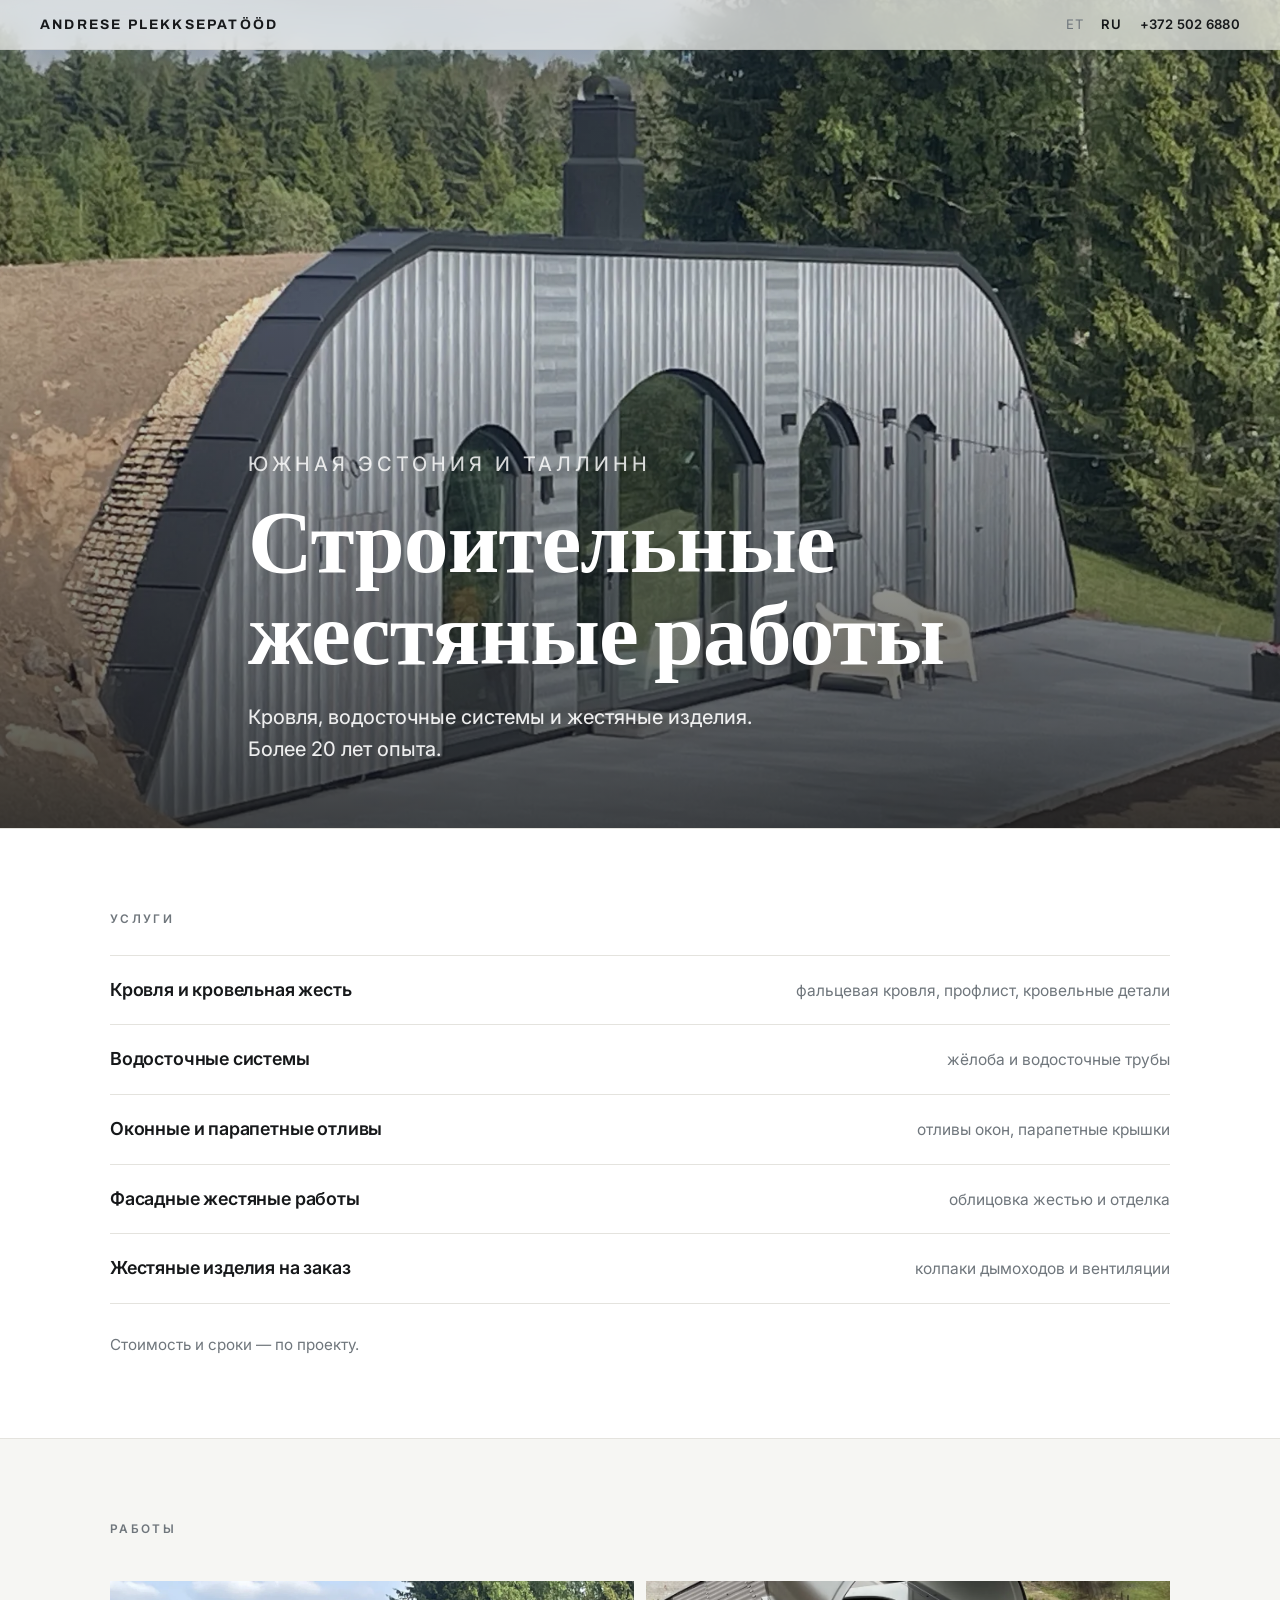
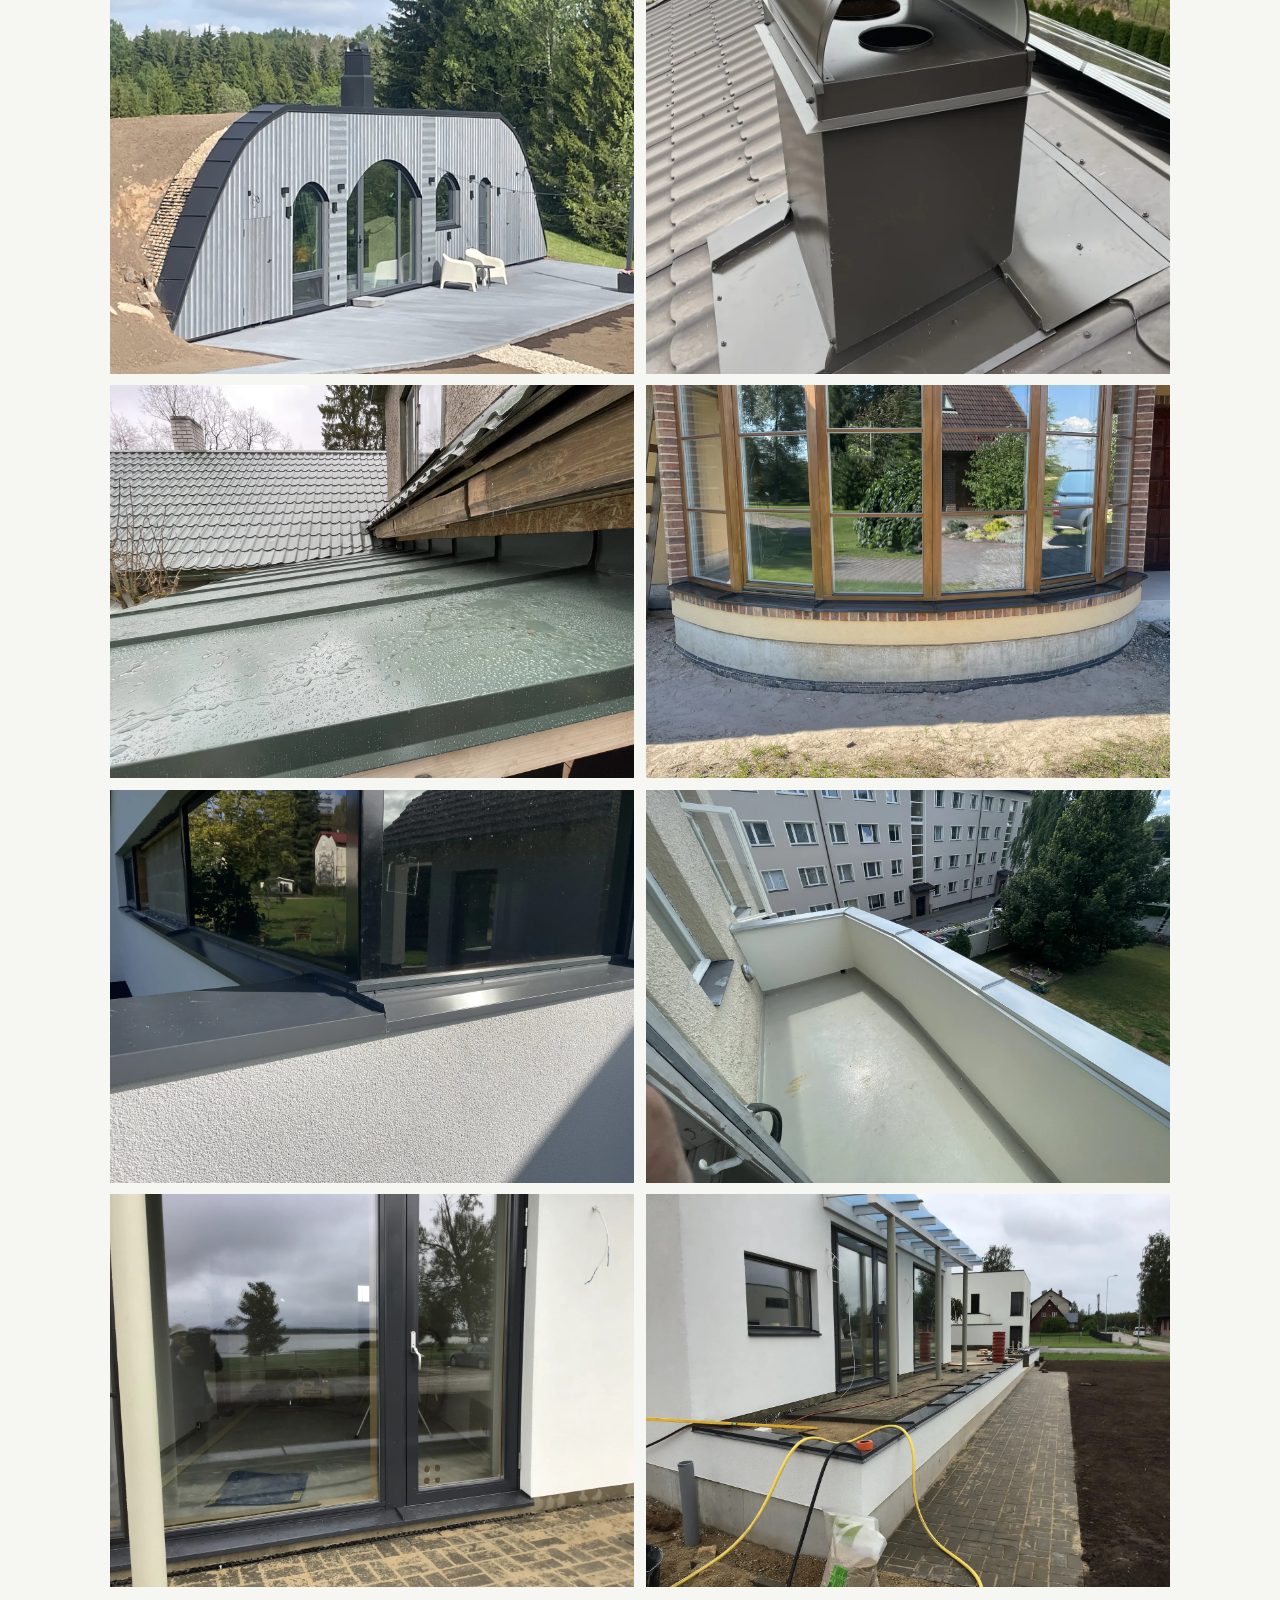
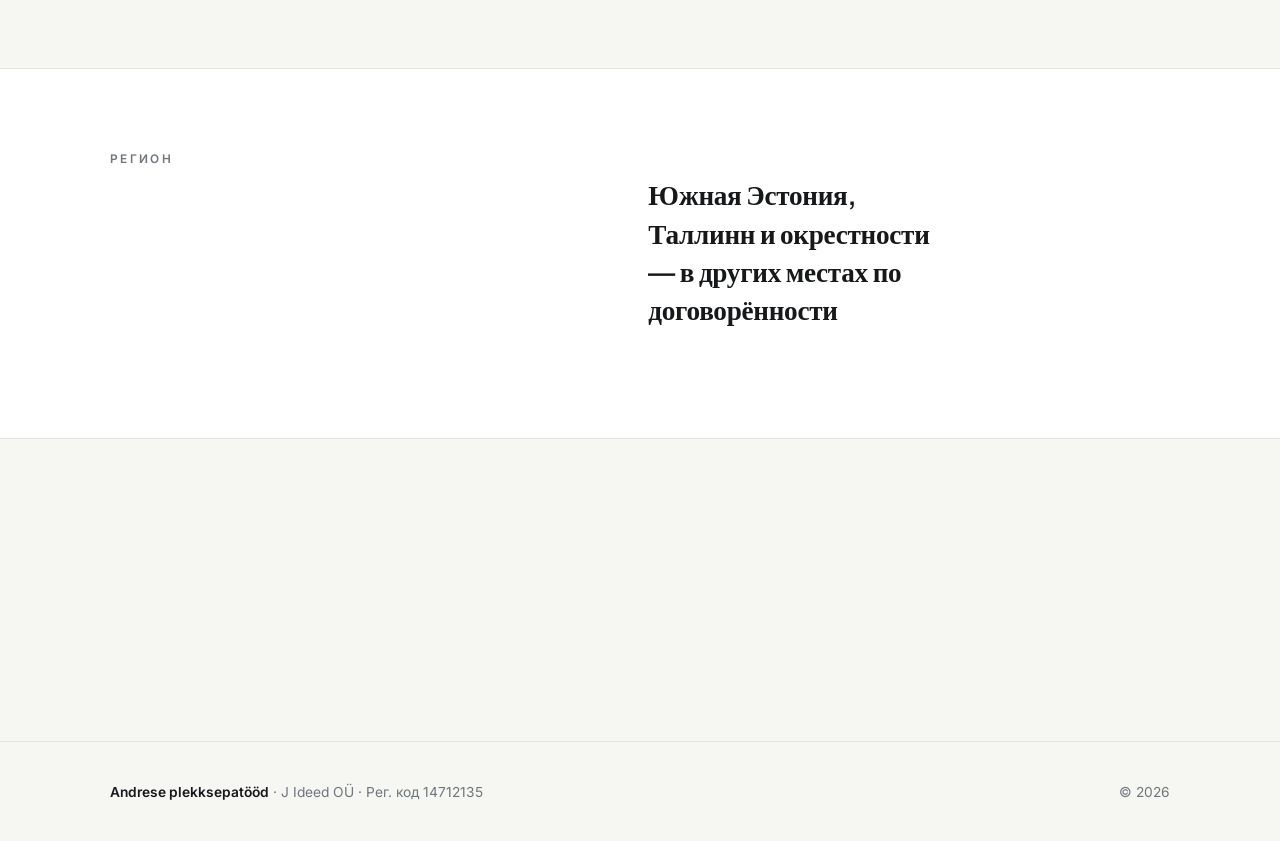
==== ru.html @ 33075a8c "Add site" ====
<!DOCTYPE html>
<html lang="ru">
<head>
<meta charset="utf-8">
<meta name="viewport" content="width=device-width, initial-scale=1">
<title>Andrese plekksepatööd — строительные жестяные работы, Южная Эстония и Таллинн</title>
<meta name="description" content="Строительные жестяные работы: кровля, водосточные системы, оконные и парапетные отливы, фасадная жесть. Более 20 лет опыта. Южная Эстония, Таллинн и окрестности.">
<link rel="alternate" hreflang="et" href="https://andreseplekk.ee/">
<link rel="alternate" hreflang="ru" href="https://andreseplekk.ee/ru.html">
<link rel="alternate" hreflang="x-default" href="https://andreseplekk.ee/">
<link rel="preconnect" href="https://fonts.googleapis.com"><link rel="preconnect" href="https://fonts.gstatic.com" crossorigin><link href="https://fonts.googleapis.com/css2?family=Archivo:wght@500;600;700;800&family=Inter:wght@400;450;500;600&display=swap" rel="stylesheet">
<link rel="stylesheet" href="style.css">
</head>
<body>
<header class="hdr">
  <a class="brand" href="#top">Andrese&nbsp;plekksepatööd</a>
  <div class="hdr-r">
    <a class="lang" href="index.html">ET</a>
    <a class="lang" href="ru.html"><b>RU</b></a>
    <a class="hdr-call" href="tel:+3725026880">+372&nbsp;502&nbsp;6880</a>
  </div>
</header>
<main id="top">
  <section class="hero">
    <div class="wrap">
      <p class="eyebrow">Южная Эстония и Таллинн</p>
      <h1>Строительные жестяные работы</h1>
      <p>Кровля, водосточные системы и жестяные изделия. <span class="nowrap">Более 20 лет опыта.</span></p>
    </div>
  </section>

  <section class="section section--paper reveal">
    <div class="wrap">
      <p class="eyebrow">Услуги</p>
      <ul class="svc-list">
        <li><span class="svc-name">Кровля и кровельная жесть</span><span class="svc-desc">фальцевая кровля, профлист, кровельные детали</span></li>
        <li><span class="svc-name">Водосточные системы</span><span class="svc-desc">жёлоба и водосточные трубы</span></li>
        <li><span class="svc-name">Оконные и парапетные отливы</span><span class="svc-desc">отливы окон, парапетные крышки</span></li>
        <li><span class="svc-name">Фасадные жестяные работы</span><span class="svc-desc">облицовка жестью и отделка</span></li>
        <li><span class="svc-name">Жестяные изделия на заказ</span><span class="svc-desc">колпаки дымоходов и вентиляции</span></li>
      </ul>
      <p class="svc-note">Стоимость и сроки — по проекту.</p>
    </div>
  </section>

  <section class="section reveal">
    <div class="wrap">
      <p class="eyebrow">Работы</p>
      <div class="gallery">
      <figure class="shot" tabindex="0" role="button" aria-label="Увеличить фото: Жестяные работы арочной кровли и фасада"><img src="images/plekk-10.webp" alt="Жестяные работы арочной кровли и фасада" loading="lazy"></figure>
      <figure class="shot" tabindex="0" role="button" aria-label="Увеличить фото: Вентиляционный колпак на заказ на фальцевой кровле"><img src="images/plekk-02.webp" alt="Вентиляционный колпак на заказ на фальцевой кровле" loading="lazy"></figure>
      <figure class="shot" tabindex="0" role="button" aria-label="Увеличить фото: Фальцевая кровля и ендовый отлив"><img src="images/plekk-07.webp" alt="Фальцевая кровля и ендовый отлив" loading="lazy"></figure>
      <figure class="shot" tabindex="0" role="button" aria-label="Увеличить фото: Оконный отлив арочного эркера"><img src="images/plekk-01.webp" alt="Оконный отлив арочного эркера" loading="lazy"></figure>
      <figure class="shot" tabindex="0" role="button" aria-label="Увеличить фото: Оконный и парапетный отлив"><img src="images/plekk-11.webp" alt="Оконный и парапетный отлив" loading="lazy"></figure>
      <figure class="shot" tabindex="0" role="button" aria-label="Увеличить фото: Парапетная крышка балкона"><img src="images/plekk-12.webp" alt="Парапетная крышка балкона" loading="lazy"></figure>
      <figure class="shot" tabindex="0" role="button" aria-label="Увеличить фото: Нижний отлив стеклянной стены"><img src="images/plekk-08.webp" alt="Нижний отлив стеклянной стены" loading="lazy"></figure>
      <figure class="shot" tabindex="0" role="button" aria-label="Увеличить фото: Цокольный отлив фундамента"><img src="images/plekk-09.webp" alt="Цокольный отлив фундамента" loading="lazy"></figure>
      </div>
    </div>
  </section>

  <section class="section section--paper reveal">
    <div class="wrap grid2">
      <div><p class="eyebrow">Регион</p></div>
      <p class="region-text">Южная Эстония, Таллинн и окрестности<br>— в других местах по договорённости</p>
    </div>
  </section>

  <section class="section reveal">
    <div class="wrap grid2">
      <div><p class="eyebrow">Контакты</p></div>
      <div>
        <p class="contact-name">Andres Piirimäe</p>
        <div class="contact-phone"><a class="contact-line" href="tel:+3725026880">+372 502 6880</a></div>
        <a class="contact-line contact-email" href="mailto:andres.piirimae@gmail.com">andres.piirimae@gmail.com</a>
      </div>
    </div>
  </section>
</main>

<footer class="foot">
  <div class="wrap"><span><b>Andrese plekksepatööd</b> · J Ideed OÜ · <span class="nowrap">Рег. код 14712135</span></span><span>© 2026</span></div>
</footer>

<div class="lb" id="lb" aria-hidden="true">
  <button class="lb-btn lb-close" id="lbClose" aria-label="Закрыть">&times;</button>
  <button class="lb-btn lb-prev" id="lbPrev" aria-label="Предыдущее">&#8249;</button>
  <img id="lbImg" src="" alt="">
  <button class="lb-btn lb-next" id="lbNext" aria-label="Следующее">&#8250;</button>
</div>

<script>
const io=new IntersectionObserver((es)=>es.forEach(e=>{if(e.isIntersecting){e.target.classList.add('in');io.unobserve(e.target)}}),{threshold:.12});
document.querySelectorAll('.reveal').forEach(el=>io.observe(el));
const shots=[...document.querySelectorAll('.shot img')];
const lb=document.getElementById('lb'),lbImg=document.getElementById('lbImg');
let idx=0;
function openLb(i){idx=i;lbImg.src=shots[i].src;lbImg.alt=shots[i].alt;lb.classList.add('open');lb.setAttribute('aria-hidden','false')}
function closeLb(){lb.classList.remove('open');lb.setAttribute('aria-hidden','true')}
function step(d){idx=(idx+d+shots.length)%shots.length;lbImg.src=shots[idx].src;lbImg.alt=shots[idx].alt}
shots.forEach((img,i)=>{const f=img.parentElement;f.addEventListener('click',()=>openLb(i));f.addEventListener('keydown',e=>{if(e.key==='Enter'||e.key===' '){e.preventDefault();openLb(i)}})});
document.getElementById('lbClose').onclick=closeLb;
document.getElementById('lbPrev').onclick=e=>{e.stopPropagation();step(-1)};
document.getElementById('lbNext').onclick=e=>{e.stopPropagation();step(1)};
lb.addEventListener('click',e=>{if(e.target===lb)closeLb()});
document.addEventListener('keydown',e=>{if(!lb.classList.contains('open'))return;if(e.key==='Escape')closeLb();if(e.key==='ArrowLeft')step(-1);if(e.key==='ArrowRight')step(1)});
</script>
</body>
</html>
---- style.css ----
:root{
  --ink:#16181a; --graphite:#23262a; --zinc:#6f767c;
  --line:#e4e3de; --bg:#f6f6f3; --paper:#fff;
  --maxw:1140px; --pad:clamp(1.25rem,5vw,2.5rem);
}
*{box-sizing:border-box}
html{scroll-behavior:smooth}
body{margin:0; background:var(--bg); color:var(--ink);
  font-family:"Inter",system-ui,sans-serif; font-weight:400;
  font-size:clamp(1rem,0.96rem + 0.2vw,1.075rem); line-height:1.6;
  -webkit-font-smoothing:antialiased; text-rendering:optimizeLegibility}
img{display:block; max-width:100%}
a{color:inherit}
p{text-wrap:pretty}
.nowrap{white-space:nowrap}
.wrap{max-width:var(--maxw); margin:0 auto; padding-inline:var(--pad)}
.eyebrow{font-family:"Inter"; font-size:.74rem; font-weight:600; letter-spacing:.2em;
  text-transform:uppercase; color:var(--zinc); margin:0 0 1.2rem}
h1,h2,h3{font-family:"Archivo"; font-weight:800; letter-spacing:-.01em; line-height:1.02; margin:0; text-wrap:balance}
.hdr{position:fixed; inset:0 0 auto 0; z-index:50; display:flex; align-items:center;
  justify-content:space-between; gap:1rem; padding:.85rem var(--pad);
  background:rgba(246,246,243,.72); backdrop-filter:blur(14px) saturate(1.4);
  -webkit-backdrop-filter:blur(14px) saturate(1.4); border-bottom:1px solid rgba(0,0,0,.06)}
.brand{font-family:"Archivo"; font-weight:700; font-size:.86rem; letter-spacing:.16em;
  text-transform:uppercase; text-decoration:none; white-space:nowrap}
.hdr-r{display:flex; align-items:center; gap:1.1rem; font-size:.82rem}
.lang{letter-spacing:.06em; color:var(--zinc); text-decoration:none}
.lang b{color:var(--ink); font-weight:600}
.hdr-call{text-decoration:none; font-weight:600; letter-spacing:.02em; white-space:nowrap}
.hero{position:relative; min-height:92svh; display:flex; align-items:flex-end; color:#fff; overflow:hidden}
.hero::before{content:""; position:absolute; inset:0; background:url('images/plekk-10.webp') center/cover no-repeat; transform:scale(1.02)}
.hero::after{content:""; position:absolute; inset:0;
  background:linear-gradient(180deg,rgba(20,22,24,.34) 0%,rgba(20,22,24,.12) 38%,rgba(20,22,24,.78) 100%)}
.hero .wrap{position:relative; z-index:2; padding-bottom:clamp(2.6rem,7vh,5rem); padding-top:7rem}
.hero .eyebrow{color:rgba(255,255,255,.82); margin-bottom:1.1rem}
.hero h1{font-size:clamp(2.7rem,10vw,5.6rem); max-width:14ch}
.hero p{margin:1.3rem 0 0; max-width:42ch; font-size:clamp(1.05rem,1rem + .4vw,1.25rem);
  color:rgba(255,255,255,.9); font-weight:450}
.section{padding-block:clamp(4rem,9vh,7.5rem)}
.section--paper{background:var(--paper); border-block:1px solid var(--line)}
.svc-list{list-style:none; margin:1.6rem 0 0; padding:0}
.svc-list li{display:flex; flex-wrap:wrap; gap:.4rem 2rem; align-items:baseline;
  justify-content:space-between; padding:1.25rem 0; border-top:1px solid var(--line)}
.svc-list li:last-child{border-bottom:1px solid var(--line)}
.svc-name{font-weight:600; font-size:1.12rem; letter-spacing:-.01em}
.svc-desc{color:var(--zinc); font-size:.97rem; text-wrap:pretty}
.svc-note{margin:1.8rem 0 0; color:var(--zinc); font-size:.95rem}
.gallery{display:grid; grid-template-columns:repeat(2,1fr); gap:.7rem; margin-top:2.6rem}
.shot{margin:0; overflow:hidden; background:var(--graphite); aspect-ratio:4/3; cursor:pointer}
.shot img{width:100%; height:100%; object-fit:cover; transition:transform .5s cubic-bezier(.2,.6,.2,1)}
.shot:hover img,.shot:focus-visible img{transform:scale(1.04)}
.shot:focus-visible{outline:2px solid var(--ink); outline-offset:3px}
.grid2{display:grid; grid-template-columns:1fr 1.1fr; gap:clamp(1.5rem,5vw,4rem); align-items:start}
.region-text{font-family:"Archivo"; font-weight:600; font-size:clamp(1.25rem,1.05rem + .9vw,1.7rem);
  line-height:1.4; letter-spacing:-.01em; max-width:26ch; text-wrap:balance}
.contact-name{font-weight:600; font-size:1.05rem; margin:0 0 1.4rem}
.contact-line{display:block; text-decoration:none; margin:0 0 .35rem}
.contact-phone{font-family:"Archivo"; font-weight:700; font-size:clamp(1.8rem,1.4rem + 2vw,2.6rem);
  letter-spacing:-.02em; line-height:1; margin:.2rem 0 .9rem; white-space:nowrap}
.contact-email{color:var(--ink); border-bottom:1px solid var(--line); padding-bottom:1px}
.foot{border-top:1px solid var(--line); padding-block:2.4rem; color:var(--zinc); font-size:.86rem}
.foot .wrap{display:flex; flex-wrap:wrap; gap:.4rem 1.4rem; justify-content:space-between}
.foot b{color:var(--ink); font-weight:600}
.lb{position:fixed; inset:0; z-index:100; display:none; place-items:center; background:rgba(22,24,26,.96); padding:1.5rem}
.lb.open{display:grid}
.lb img{max-width:92vw; max-height:86svh; object-fit:contain; border-radius:2px}
.lb-btn{position:absolute; background:none; border:0; color:#fff; cursor:pointer; font-size:2rem; line-height:1; padding:.6rem; opacity:.8}
.lb-btn:hover{opacity:1}
.lb-close{top:.8rem; right:1rem; font-size:2.4rem}
.lb-prev{left:.5rem; top:50%; transform:translateY(-50%)}
.lb-next{right:.5rem; top:50%; transform:translateY(-50%)}
.reveal{opacity:0; transform:translateY(18px); transition:opacity .7s ease, transform .7s ease}
.reveal.in{opacity:1; transform:none}
@media (max-width:680px){
  .gallery{grid-template-columns:1fr}
  .grid2{grid-template-columns:1fr; gap:1.4rem}
  .hdr-call{display:none}
}
@media (prefers-reduced-motion:reduce){
  *{scroll-behavior:auto}
  .reveal{opacity:1; transform:none; transition:none}
  .shot img{transition:none}
}
:focus-visible{outline:2px solid var(--ink); outline-offset:2px}
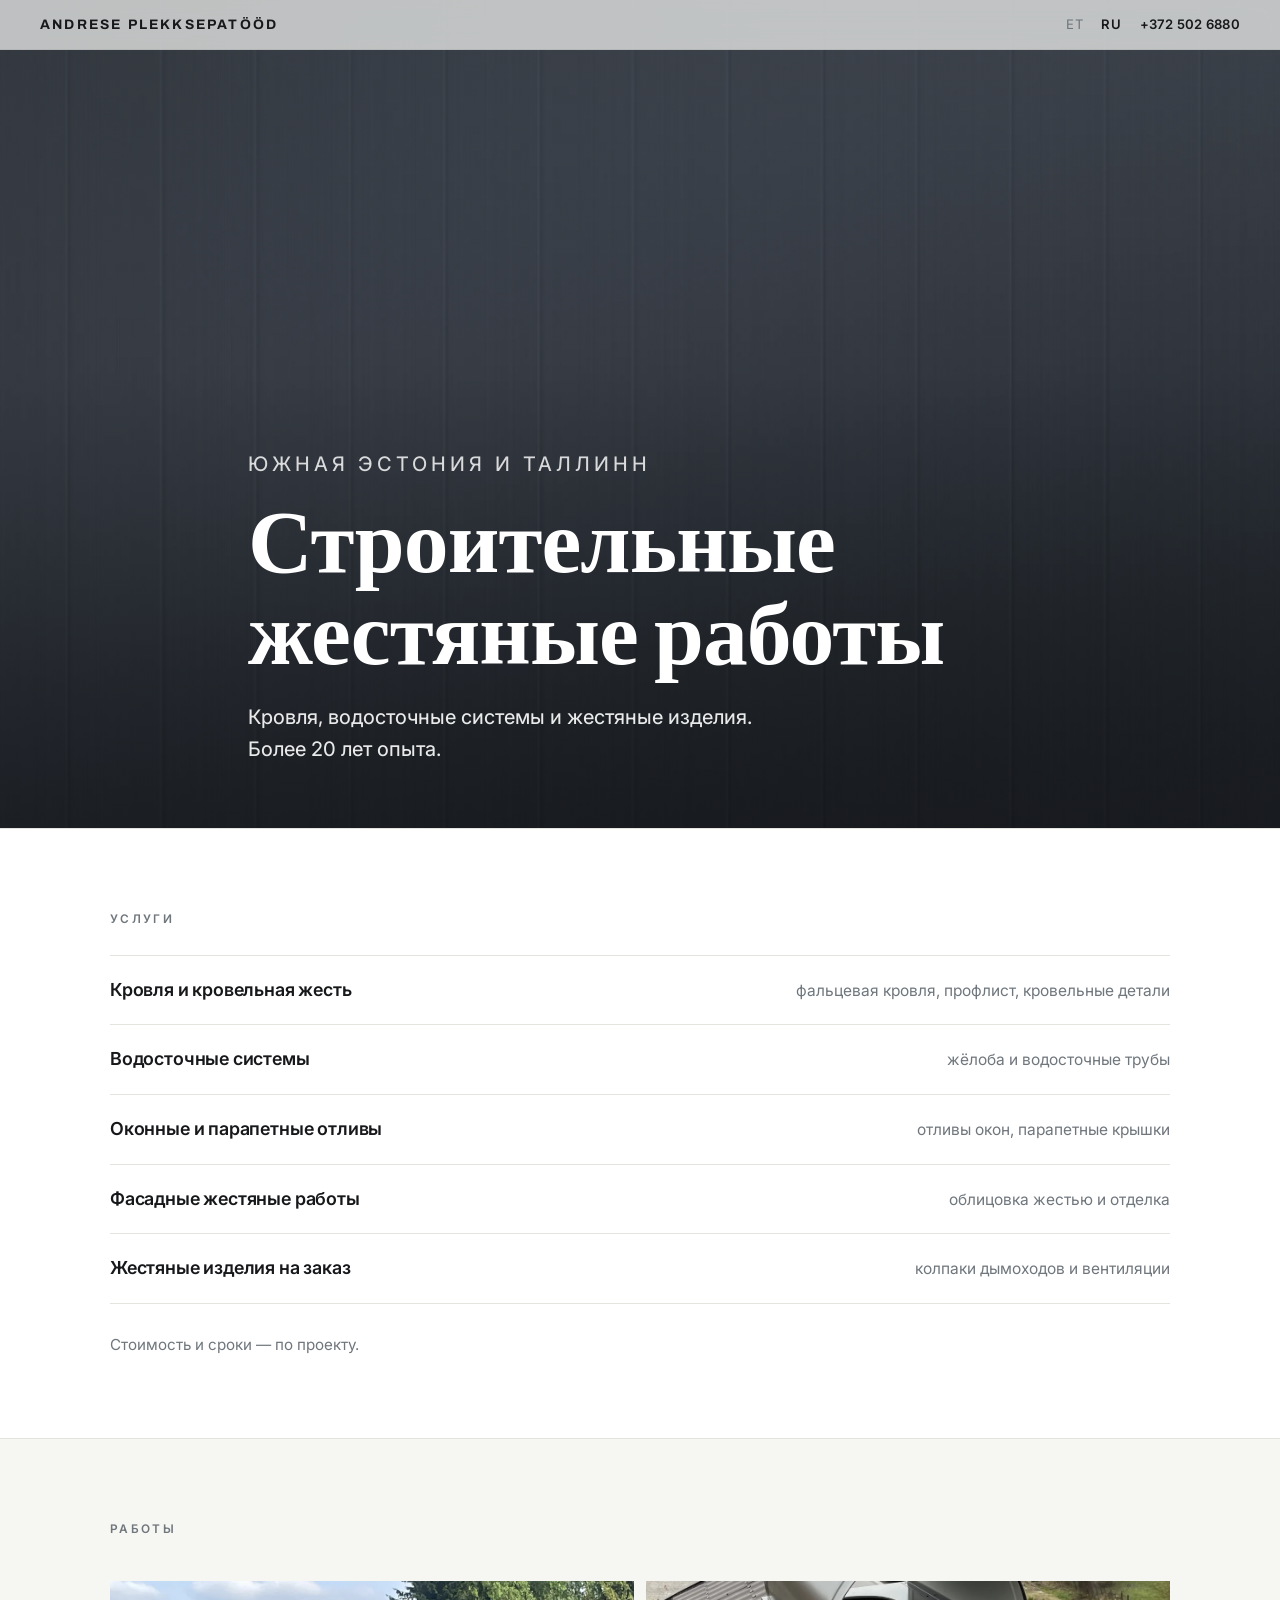
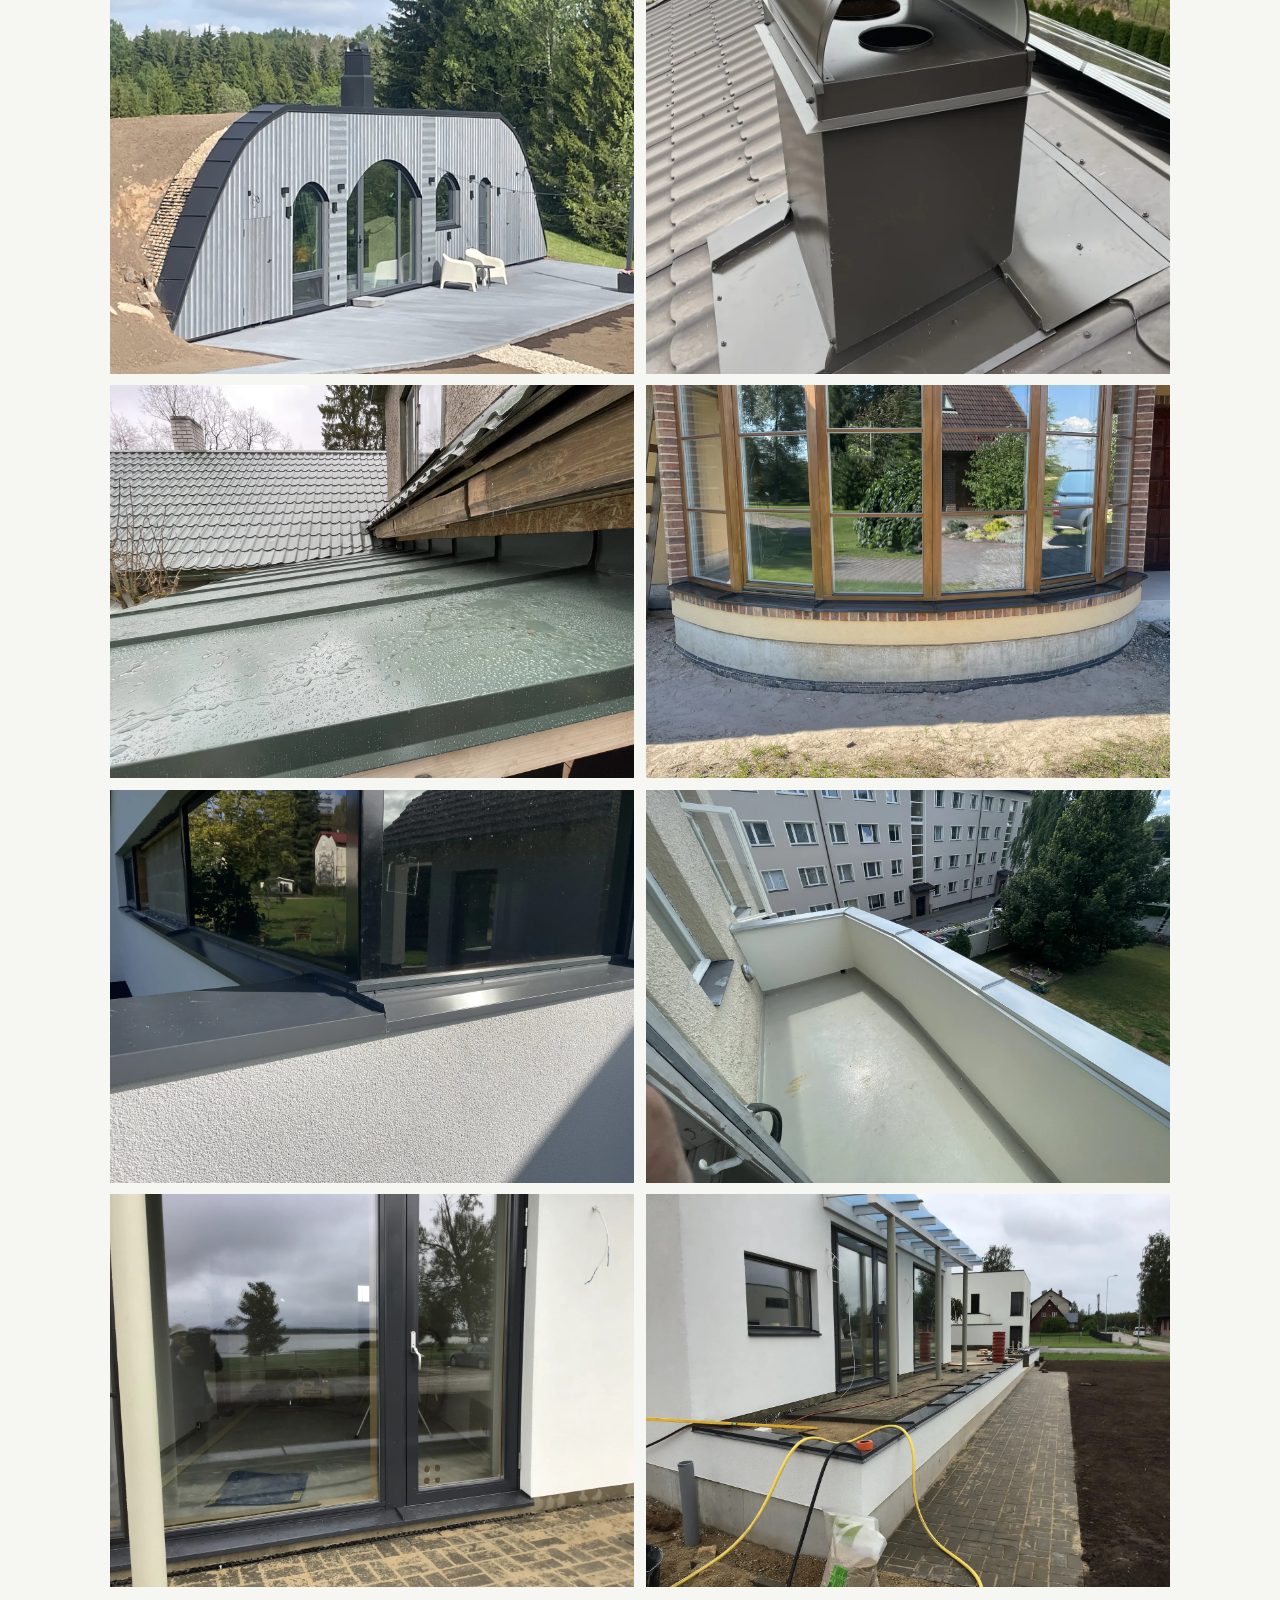
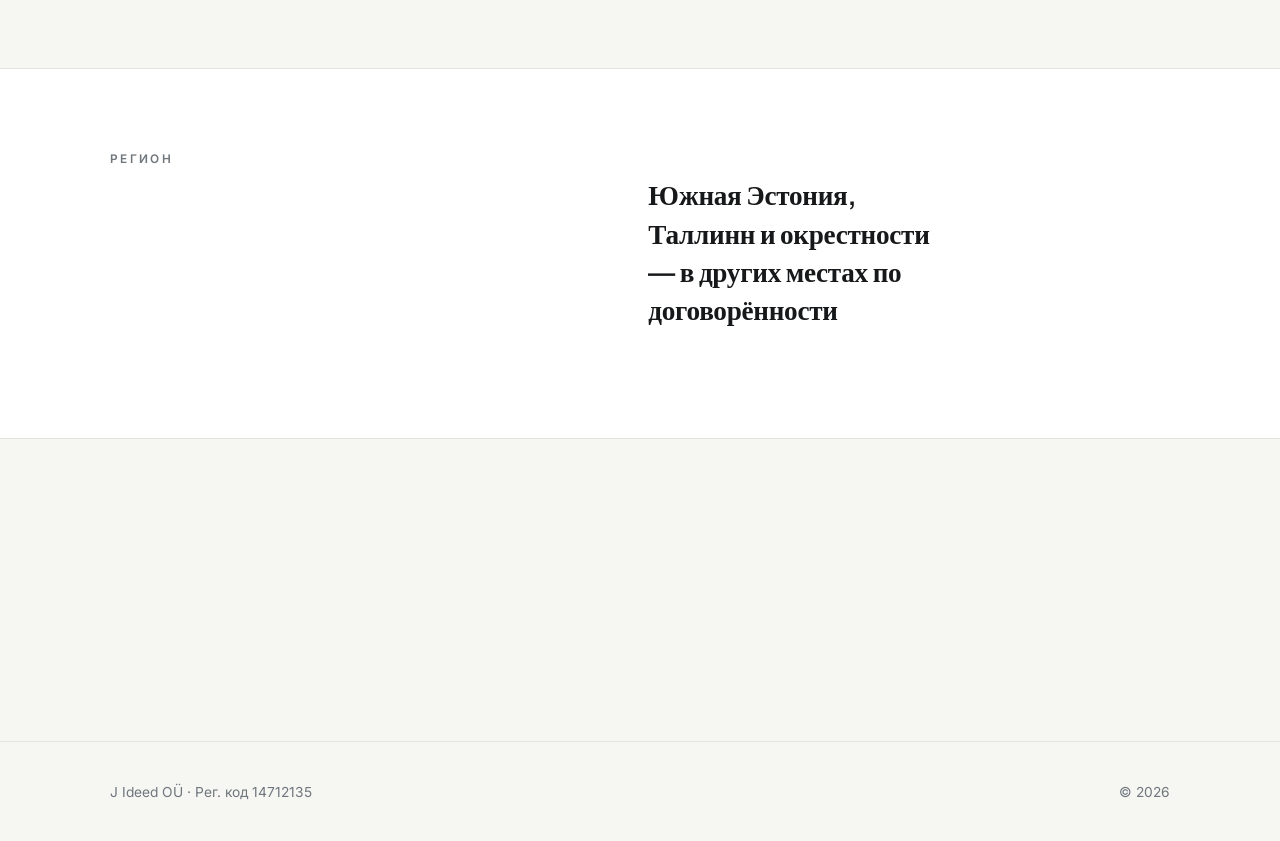
==== commit 0ed92d23: "Update ru.html" ====
--- a/ru.html
+++ b/ru.html
@@ -79,7 +79,7 @@
 </main>
 
 <footer class="foot">
-  <div class="wrap"><span><b>Andrese plekksepatööd</b> · J Ideed OÜ · <span class="nowrap">Рег. код 14712135</span></span><span>© 2026</span></div>
+  <div class="wrap"><span> J Ideed OÜ · <span class="nowrap">Рег. код 14712135</span></span><span>© 2026</span></div>
 </footer>
 
 <div class="lb" id="lb" aria-hidden="true">
@@ -106,4 +106,4 @@
 document.addEventListener('keydown',e=>{if(!lb.classList.contains('open'))return;if(e.key==='Escape')closeLb();if(e.key==='ArrowLeft')step(-1);if(e.key==='ArrowRight')step(1)});
 </script>
 </body>
-</html>+</html>
--- a/style.css
+++ b/style.css
@@ -29,9 +29,9 @@
 .lang b{color:var(--ink); font-weight:600}
 .hdr-call{text-decoration:none; font-weight:600; letter-spacing:.02em; white-space:nowrap}
 .hero{position:relative; min-height:92svh; display:flex; align-items:flex-end; color:#fff; overflow:hidden}
-.hero::before{content:""; position:absolute; inset:0; background:url('images/plekk-10.webp') center/cover no-repeat; transform:scale(1.02)}
+.hero::before{content:""; position:absolute; inset:0; background:url('images/hero.webp') center/cover no-repeat; transform:scale(1.02)}
 .hero::after{content:""; position:absolute; inset:0;
-  background:linear-gradient(180deg,rgba(20,22,24,.34) 0%,rgba(20,22,24,.12) 38%,rgba(20,22,24,.78) 100%)}
+  background:linear-gradient(180deg,rgba(20,22,24,.30) 0%,rgba(20,22,24,.16) 45%,rgba(20,22,24,.60) 100%)}
 .hero .wrap{position:relative; z-index:2; padding-bottom:clamp(2.6rem,7vh,5rem); padding-top:7rem}
 .hero .eyebrow{color:rgba(255,255,255,.82); margin-bottom:1.1rem}
 .hero h1{font-size:clamp(2.7rem,10vw,5.6rem); max-width:14ch}
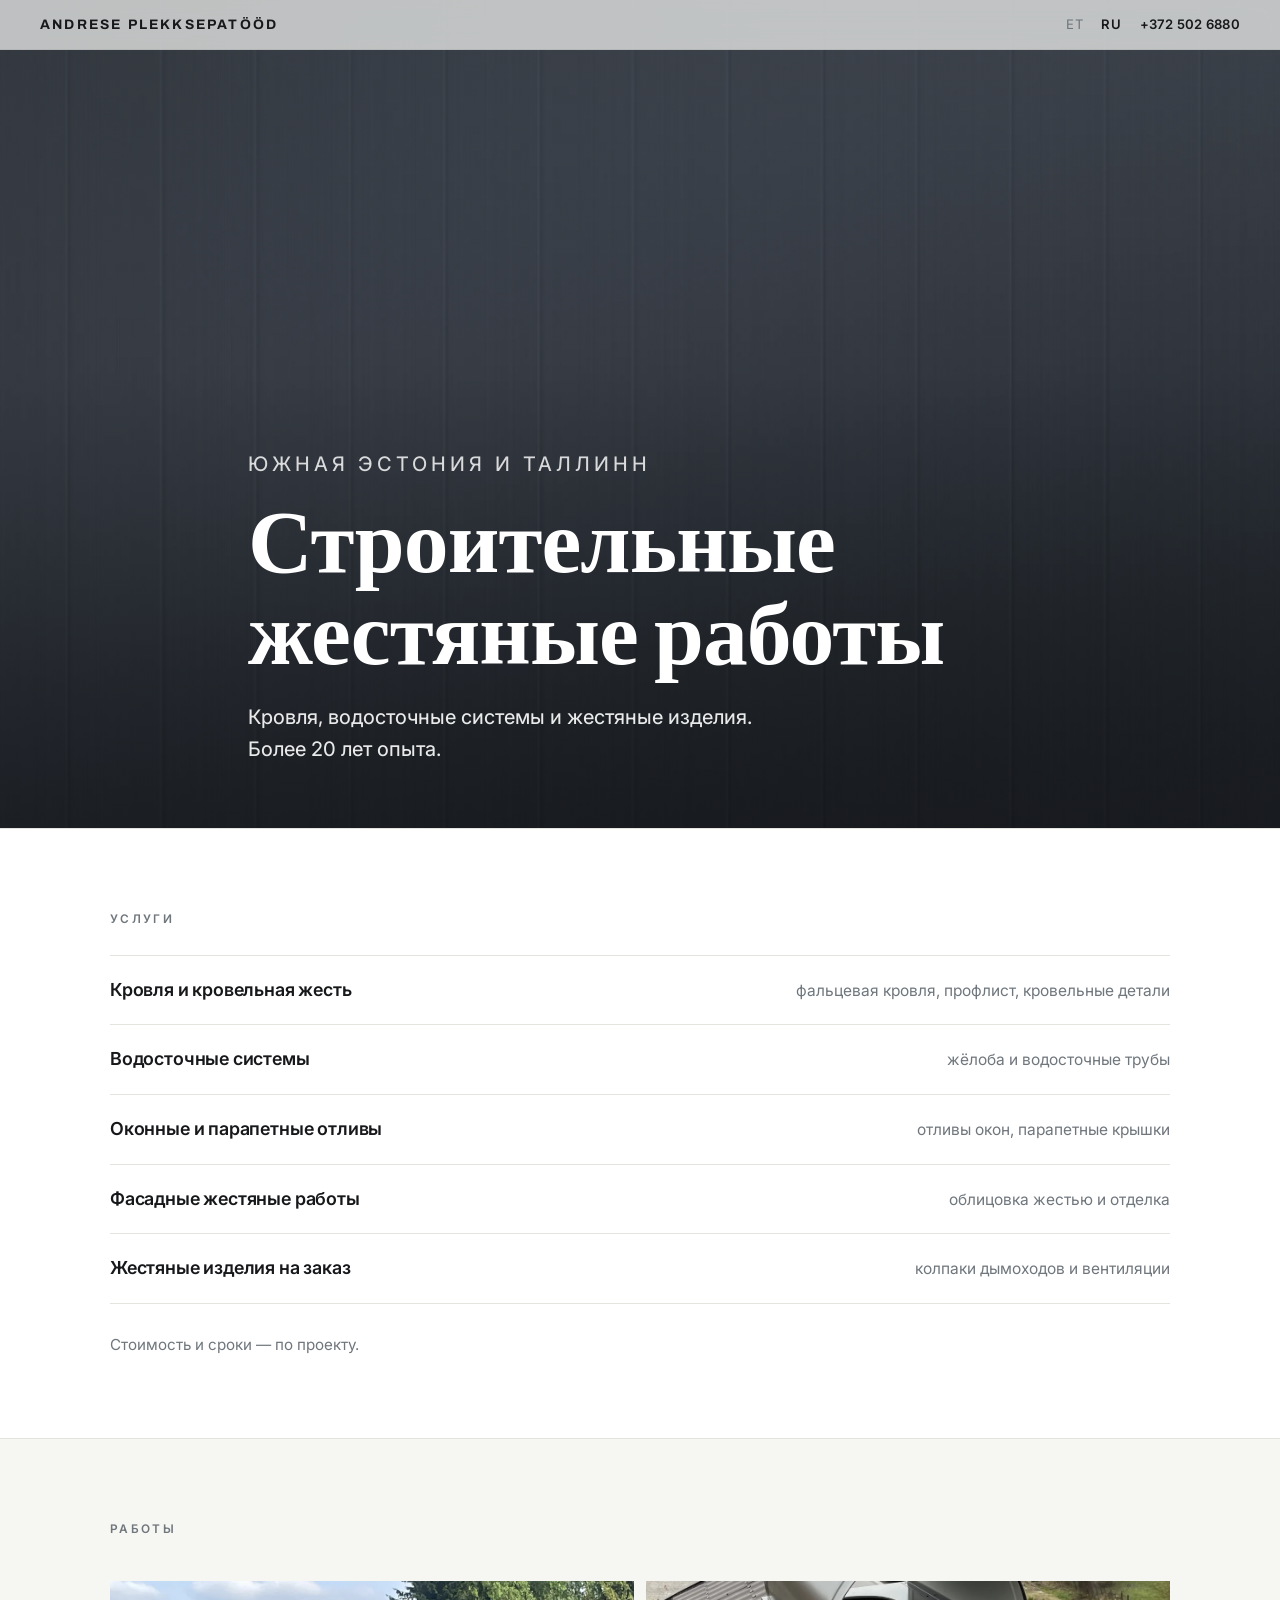
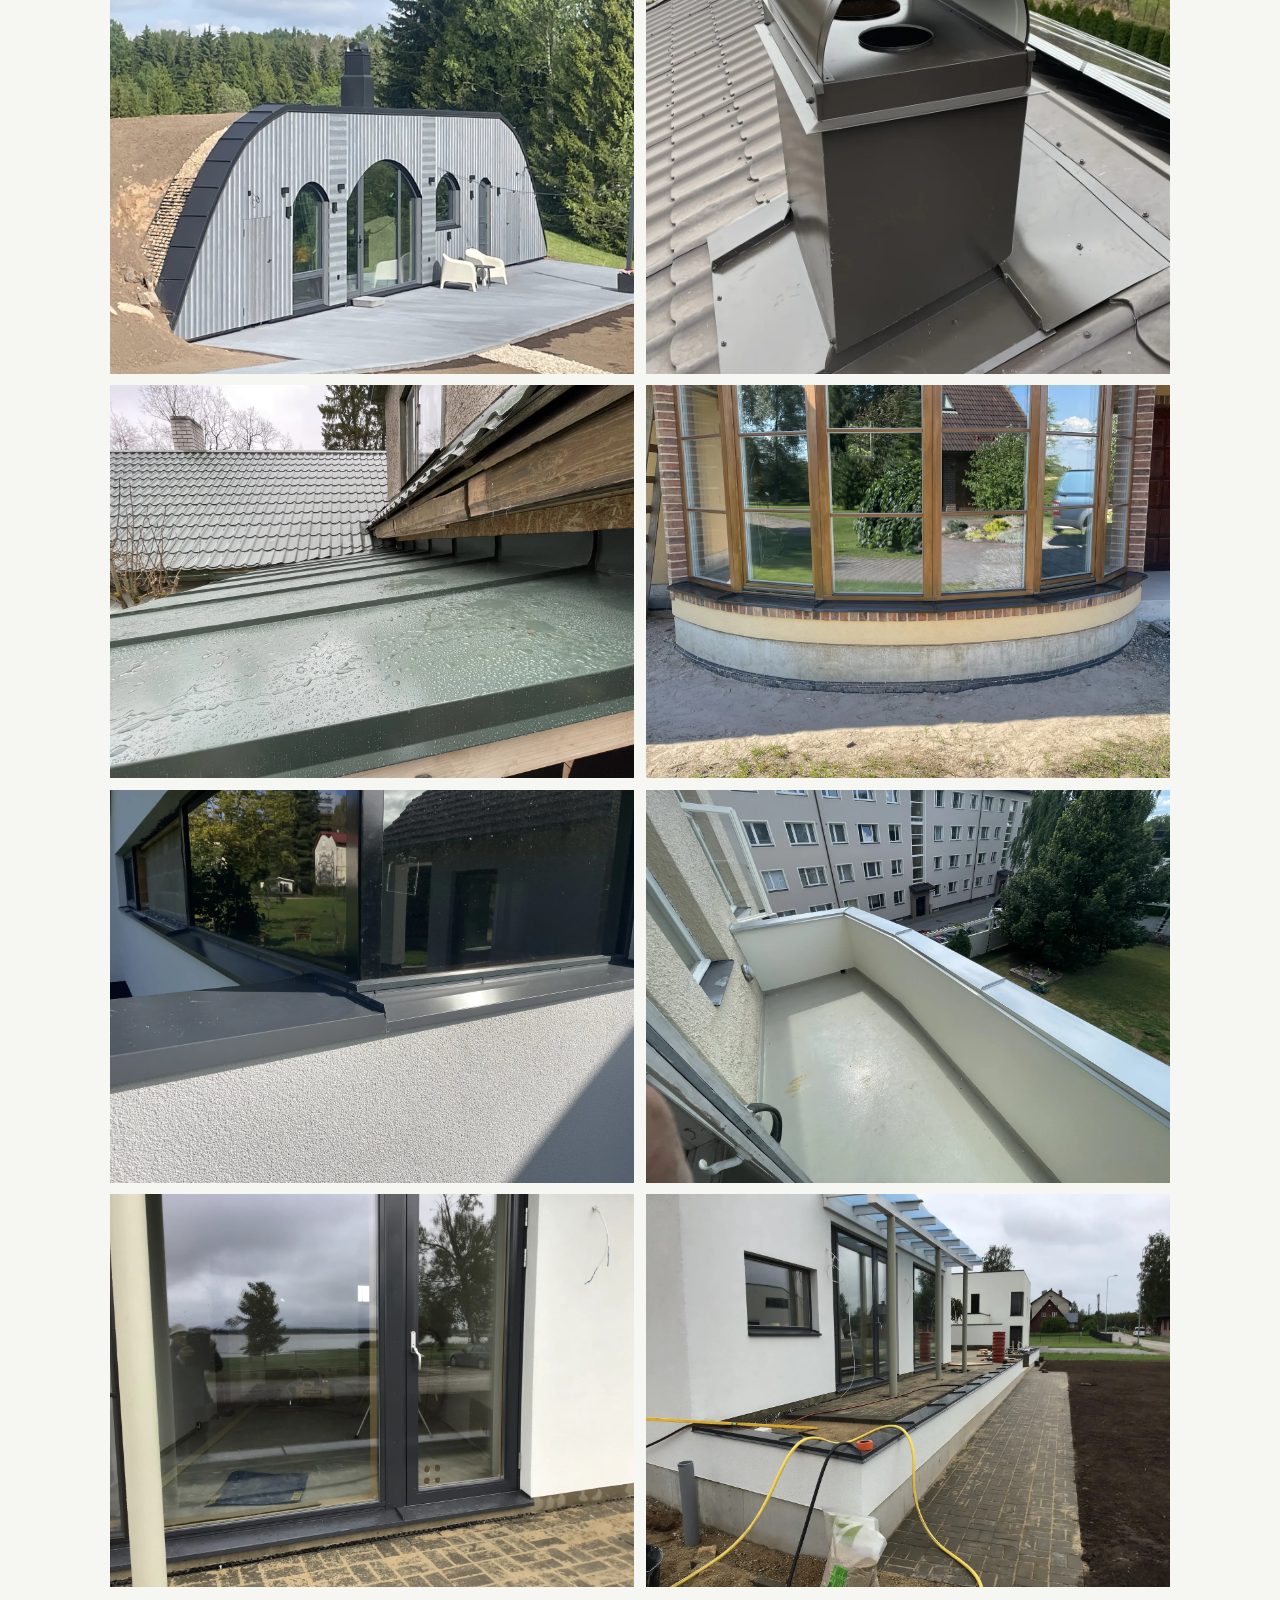
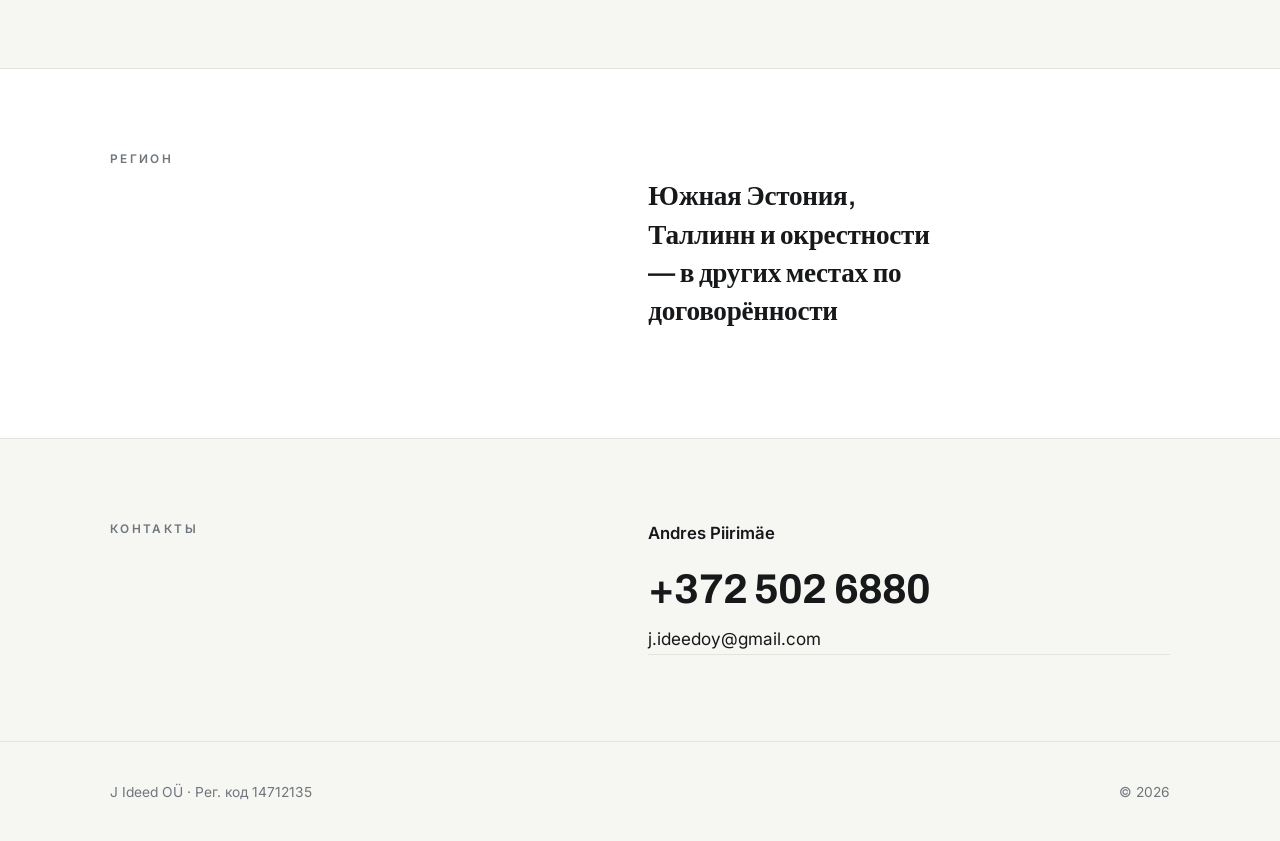
==== commit 22017a84: "Update ru.html" ====
--- a/ru.html
+++ b/ru.html
@@ -72,7 +72,7 @@
       <div>
         <p class="contact-name">Andres Piirimäe</p>
         <div class="contact-phone"><a class="contact-line" href="tel:+3725026880">+372 502 6880</a></div>
-        <a class="contact-line contact-email" href="mailto:andres.piirimae@gmail.com">andres.piirimae@gmail.com</a>
+        <a class="contact-line contact-email" href="mailto:j.ideedoy@gmail.com">j.ideedoy@gmail.com</a>
       </div>
     </div>
   </section>
